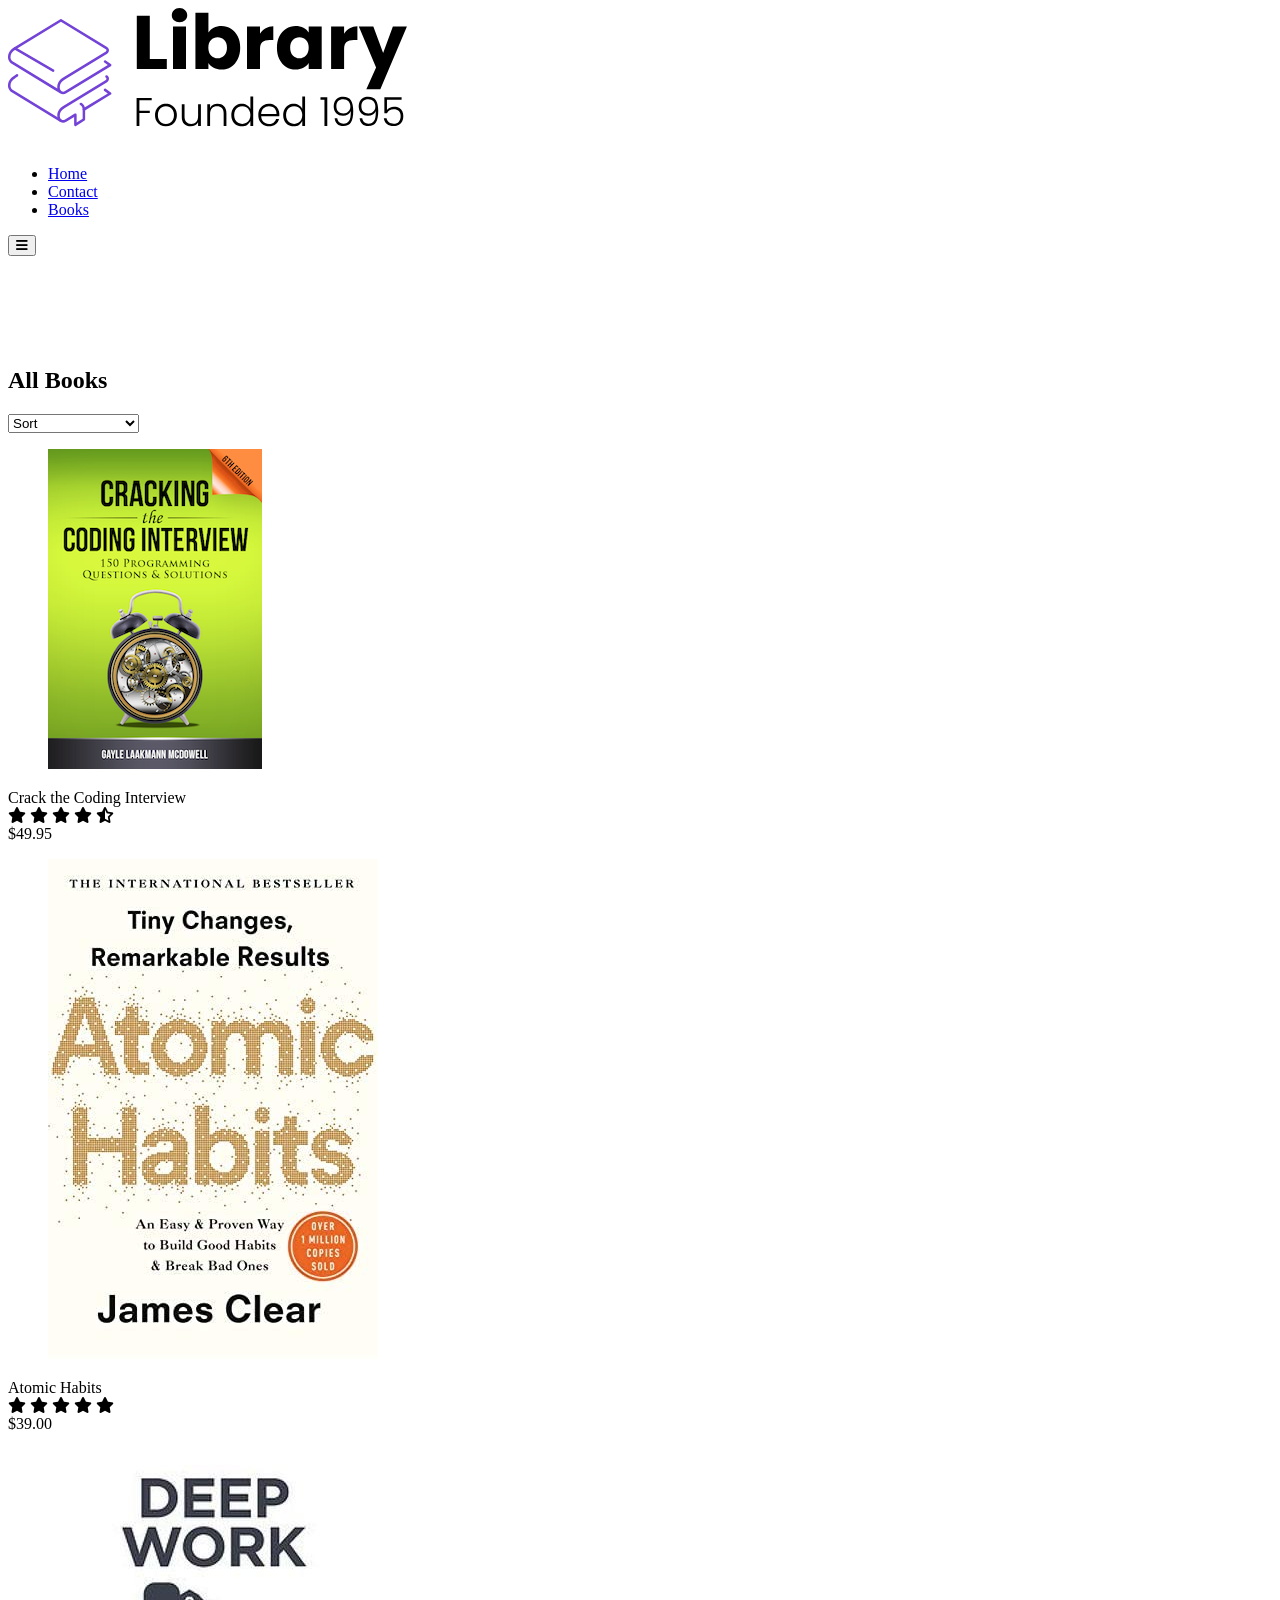
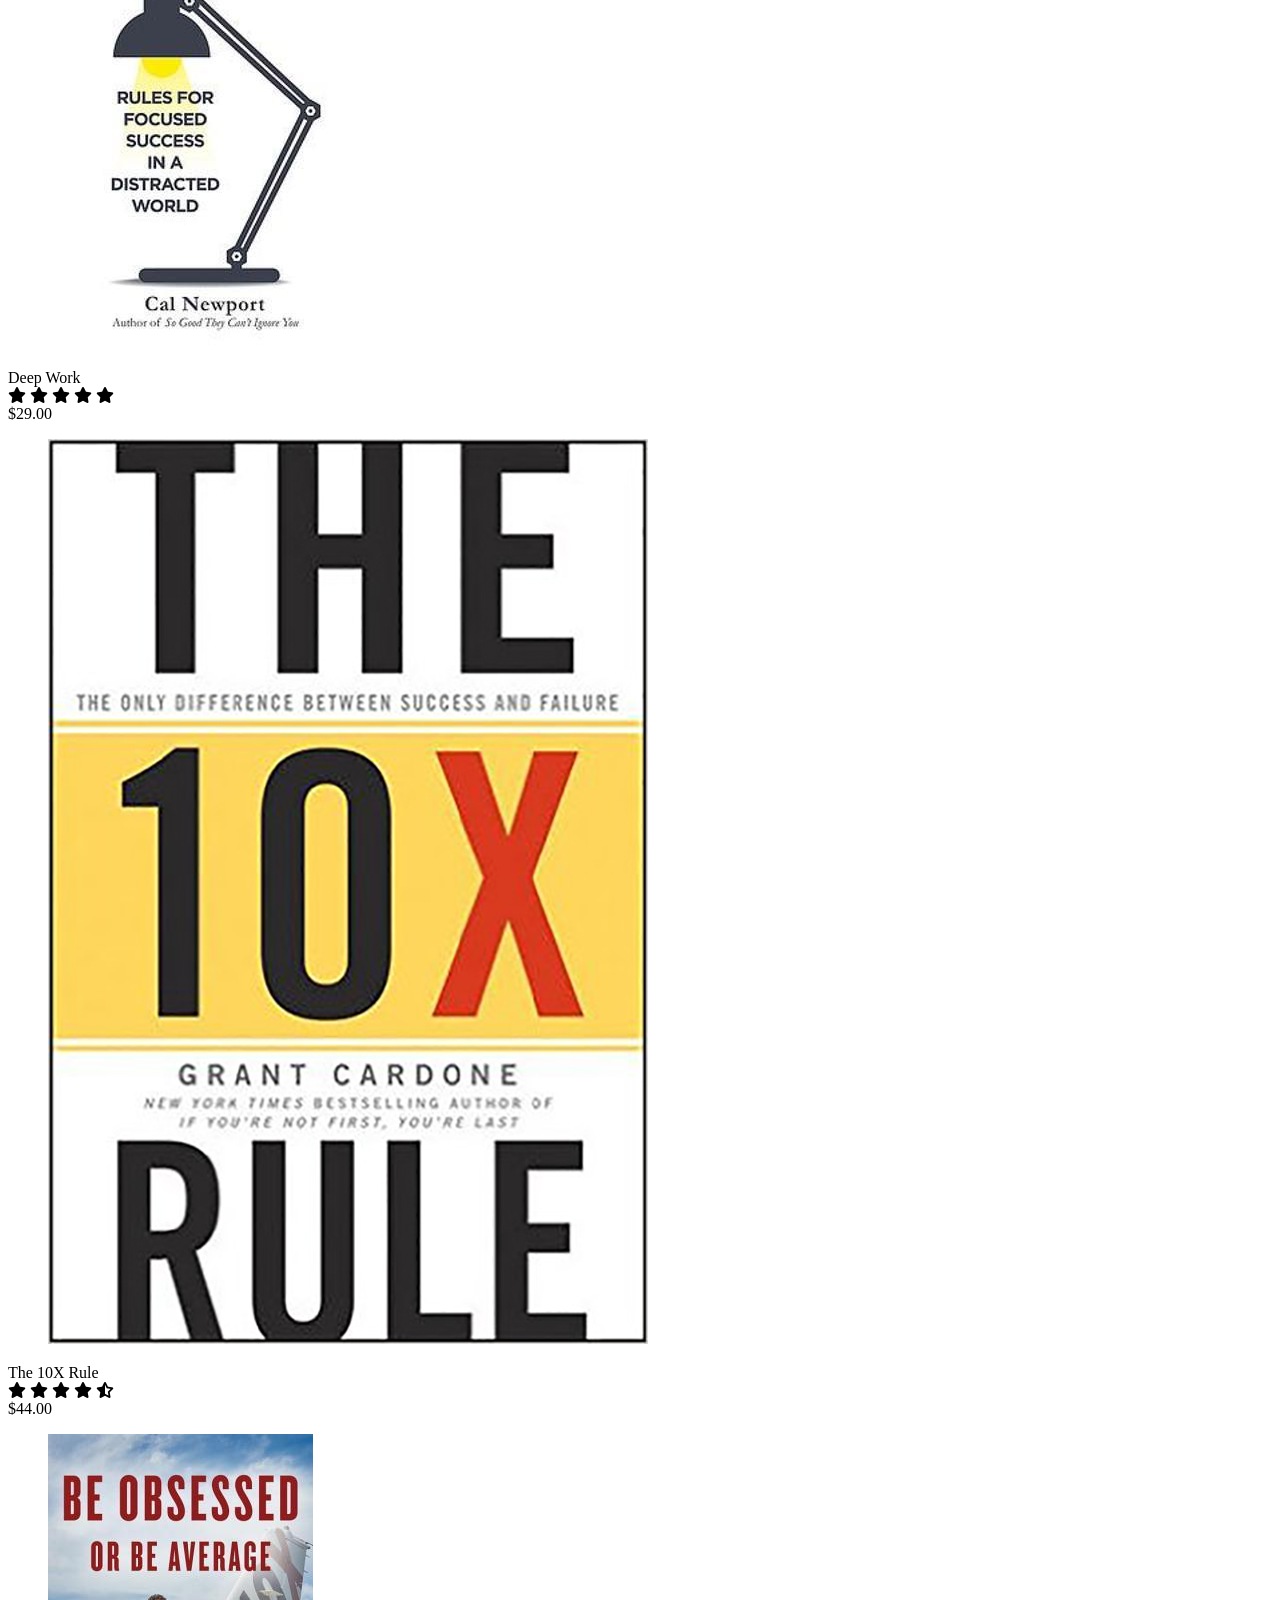
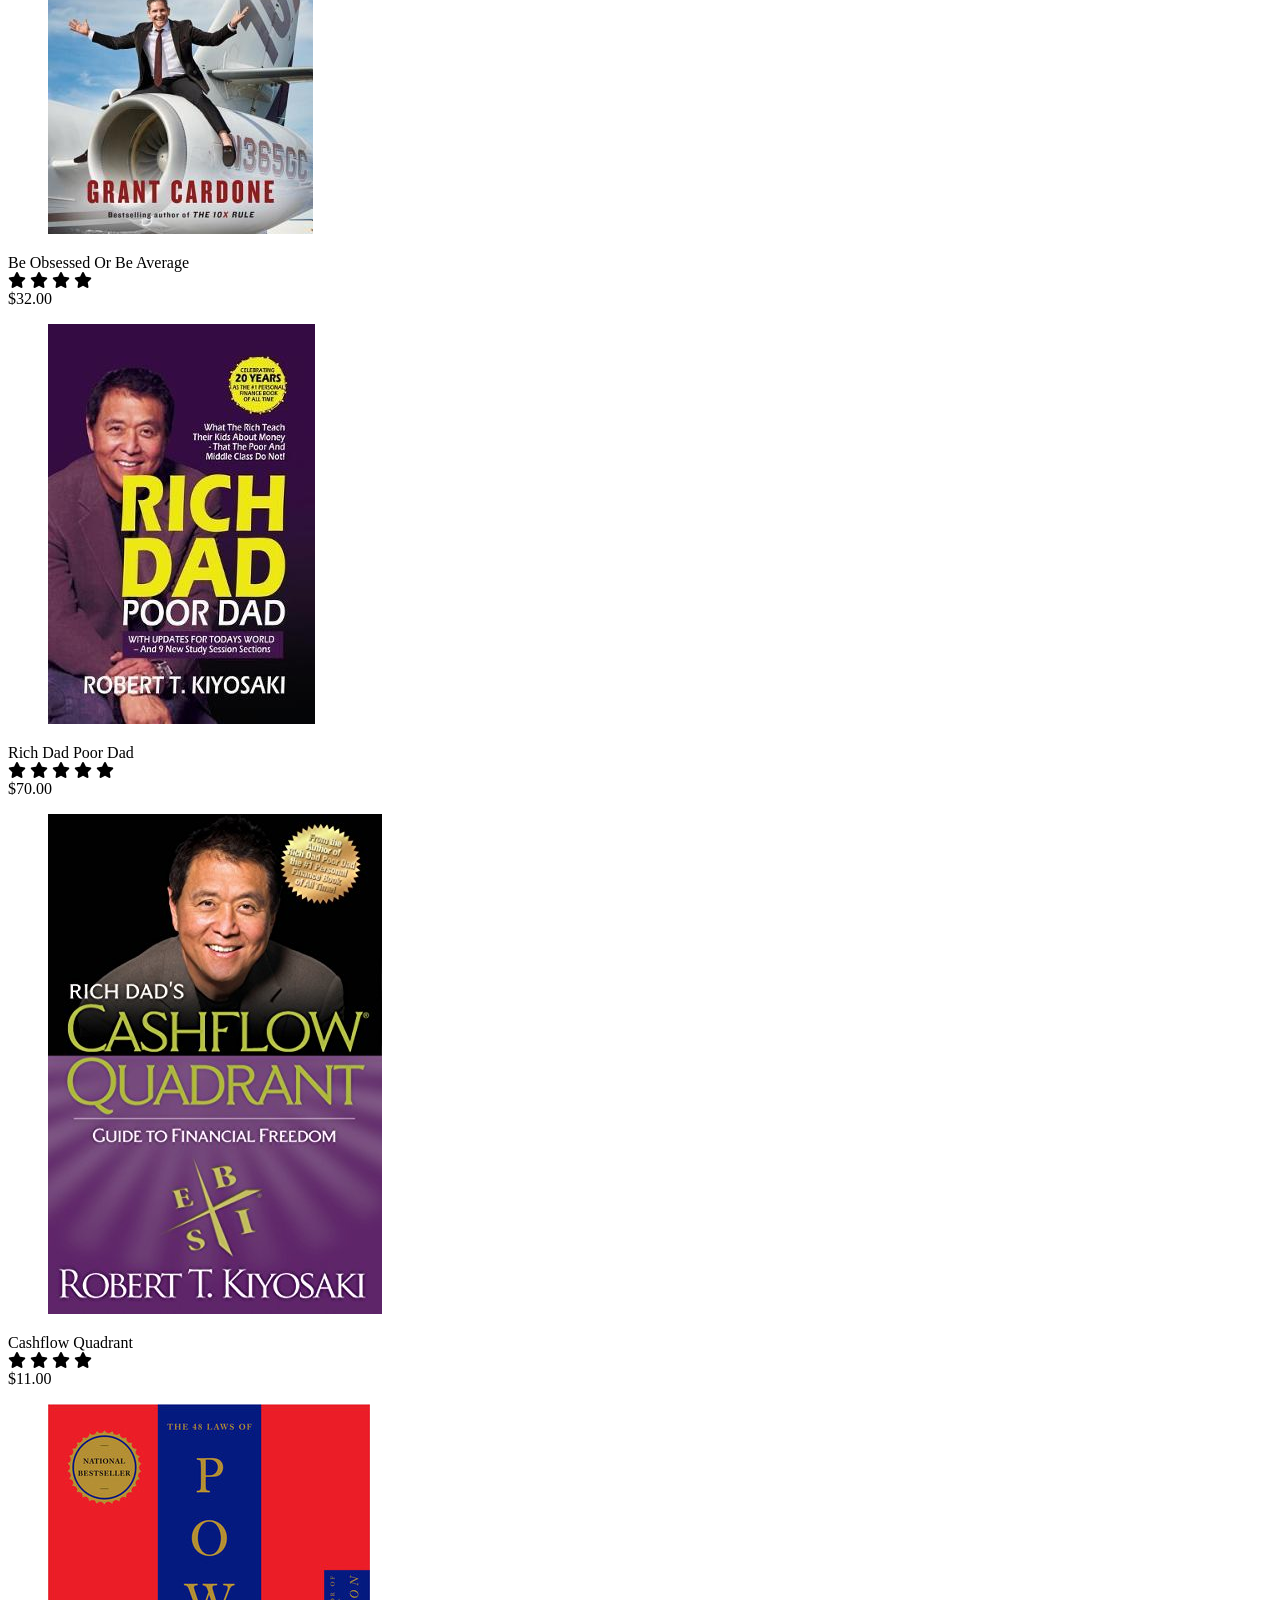
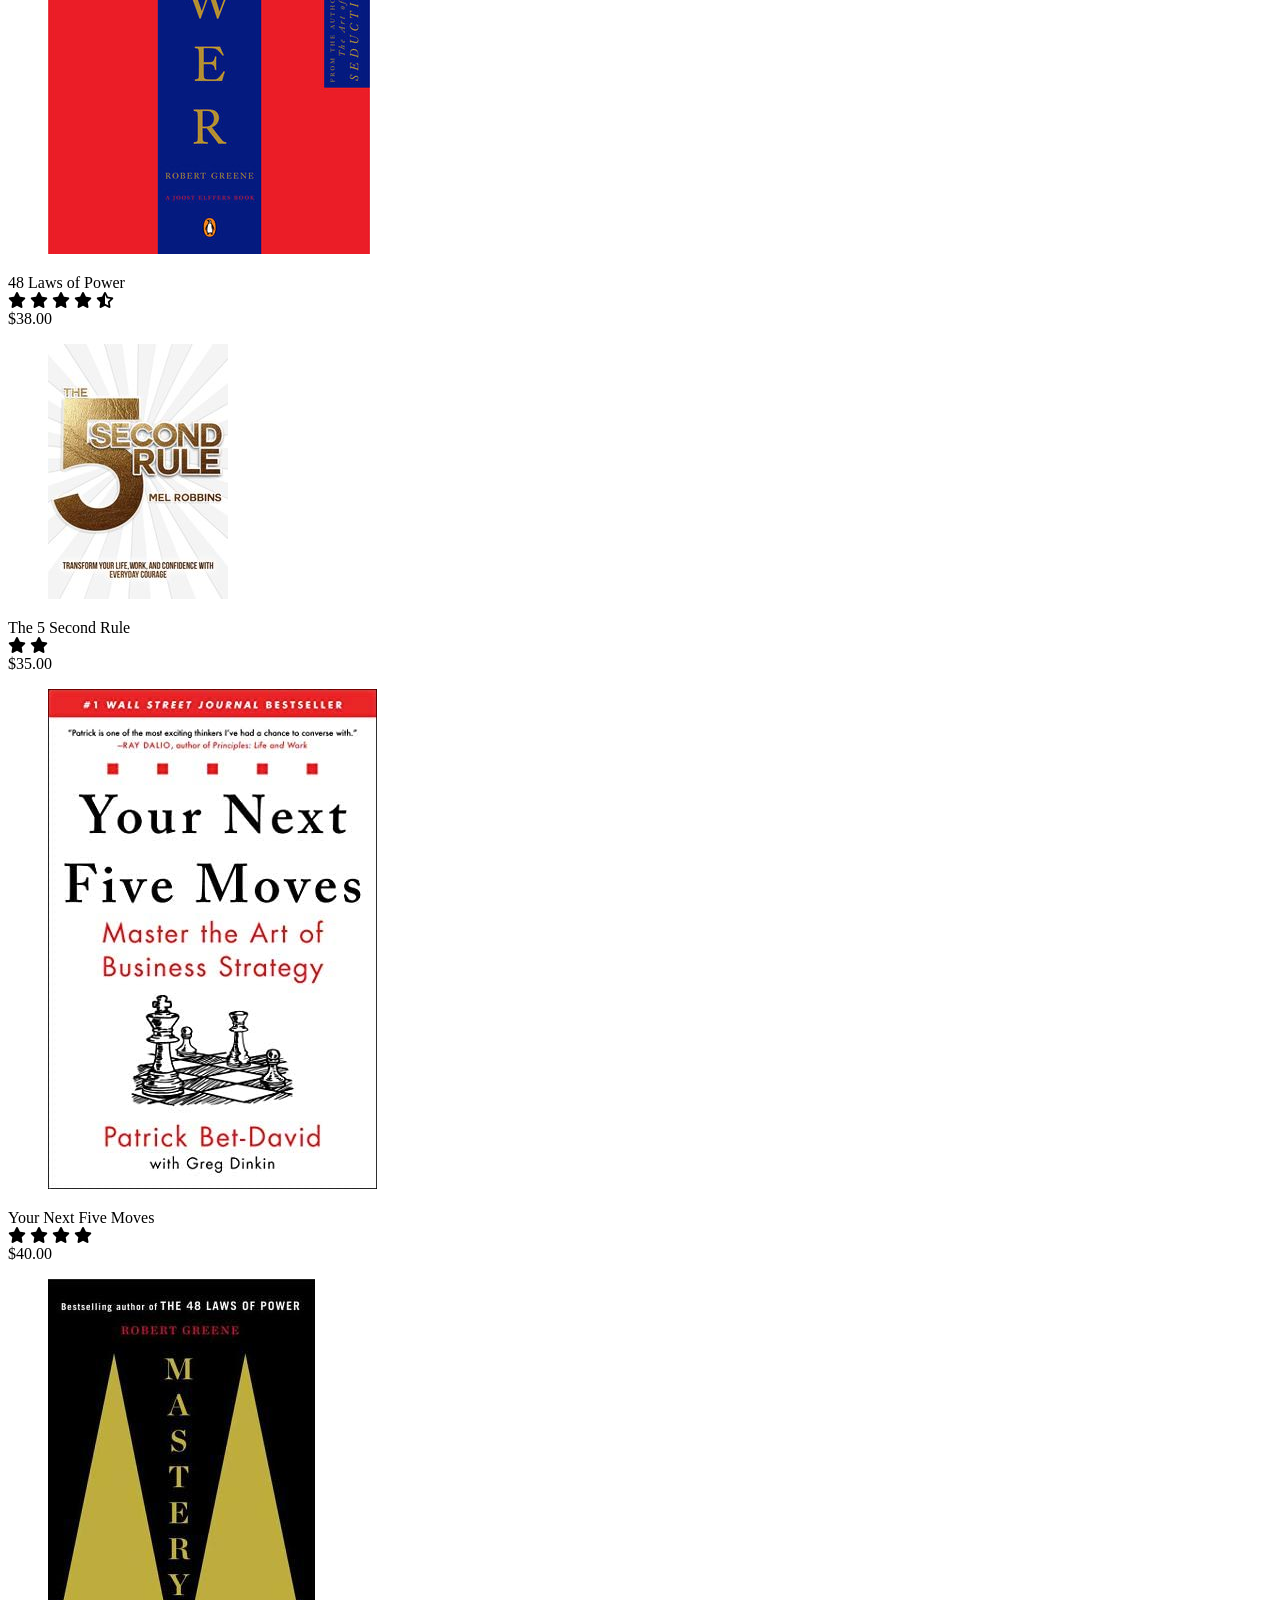
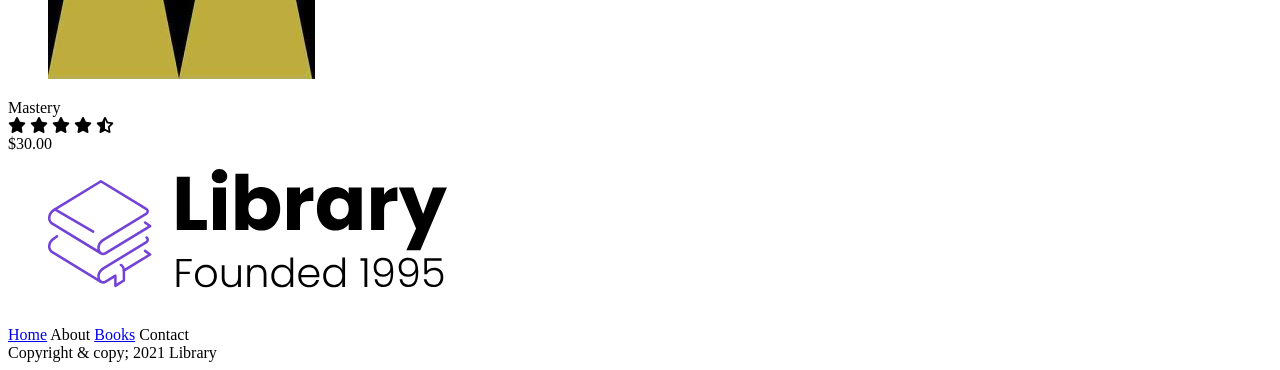
==== books.html @ 6c417c70 "add all code for new project" ====
<!DOCTYPE html>
<html lang="en">

<head>
  <meta charset="UTF-8">
  <meta http-equiv="X-UA-Compatible" content="IE=edge">
  <meta name="viewport" content="width=device-width, initial-scale=1.0">
  <title>Library</title>
  <link rel="stylesheet" href="styles.css">
  <!-- UPDATE: using css version of font awesome so no need for kit -->
  <link rel="stylesheet" href="https://cdnjs.cloudflare.com/ajax/libs/font-awesome/6.4.0/css/all.min.css">
  <script src="index.js" defer></script>
  <script src="books.js" defer></script>
</head>

<body id="books__body">
  <section>
    <nav>
      <div class="nav__container">
        <img class="logo" src="assets/Library.svg" alt="">
        <ul class="nav__links">
          <li><a href="#" class="nav__link">Home</a></li>
          <li><a href="#" class="nav__link">Contact</a></li>
          <li><a href="#" class="nav__link nav__link--primary">Books</a></li>
        </ul>
        <button class="btn__menu" onclick="openMenu()">
          <i class="fas fa-bars"></i>
        </button>
        <div class="menu__backdrop" style="visibility: hidden;">
          <button class="btn__menu btn__menu--close" onclick="closeMenu()">
            <i class="fas fa-times"></i>
          </button>
          <ul class="menu__links">
            <li class="menu__list">
              <a href="#" class="menu__link" onclick="closeMenu()">Home</a>
            </li>
            <li class="menu__list">
              <a href="#features" class="menu__link" onclick="closeMenu()">Books</a>
            </li>
            <li class="menu__list">
              <a class="menu__link no-cursor" onclick="closeMenu()">Contacts</a>
            </li>
          </ul>
        </div>
      </div>
    </nav>
  </section>

  <main id="books__main">
    <section>
      <div class="container">
        <div class="row">
          <div class="books__header">
            <h2 class="section__title books__header--title">
              All <span class="purple">Books</span>
            </h2>
            
            <select id="filter" onchange="filterBooks(event)">
              <option value="" disabled selected>Sort</option>
              <option value="LOW TO HIGH">Price, Low to High</option>
              <option value="HIGH TO LOW">Price, High to Low</option>
              <option value="Ratings">Ratings</option>
            </select>
          </div>
          <div class="books">
        </select>
          </div>
  
  </main>

  <footer>
    <div class="container">
      <div class="row row__column">
        <a href="#">
          <figure class="footer__logo">
            <img src="assets/Library.svg" class="footer__logo--img" alt="">
          </figure>
        </a>
        <div class="footer__list">
          <a href="#" class="footer__link">Home</a>
          <a class="footer__link no-cursor">About</a>
          <a href="#features" class="footer__link">Books</a>
          <a class="footer__link no-cursor">Contact</a>
        </div>
        <div class="footer__copyright">Copyright & copy; 2021 Library</div>
      </div>
    </div>
  </footer>
</body>

</html>
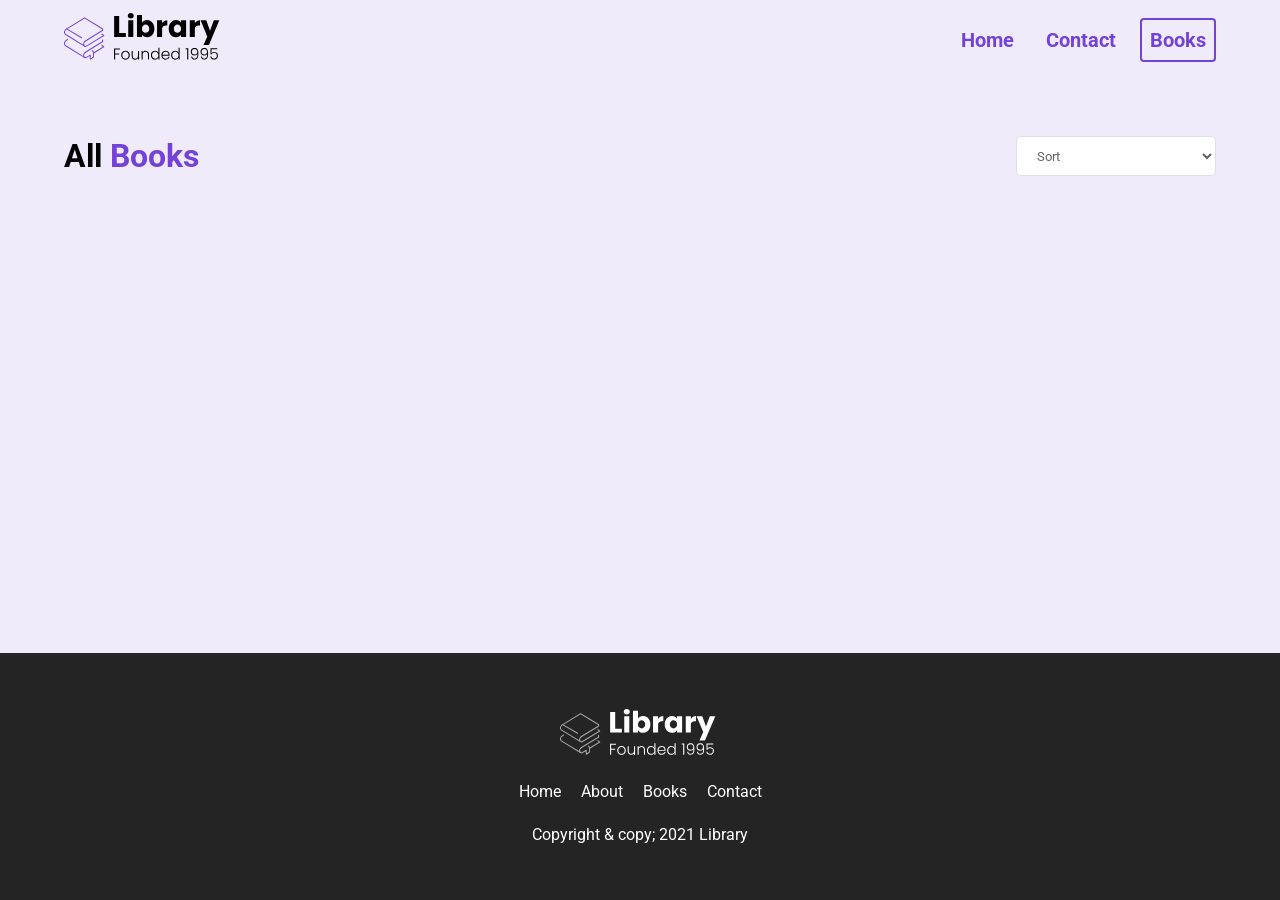
==== commit 83f184ff: "add last code for html" ====
--- a/books.html
+++ b/books.html
@@ -63,6 +63,7 @@
             </select>
           </div>
           <div class="books">
+            <i class="fas fa-spinner books__loading--spinner"></i>
         </select>
           </div>
   
--- a/styles.css
+++ b/styles.css
@@ -0,0 +1,530 @@
+@import url('https://fonts.googleapis.com/css2?family=Roboto:wght@400;500;700&display=swap');
+* {
+  padding: 0;
+  margin: 0;
+  box-sizing: border-box;
+  font-family: 'Roboto', sans-serif;
+}
+
+html {
+  scroll-behavior: smooth;
+}
+
+body {
+  max-width: 100vw;
+  overflow-x: hidden;
+}
+
+nav {
+  height: 80px;
+  display: flex;
+}
+
+img {
+  width: 100%;
+}
+
+p {
+  line-height: 1.5;
+}
+
+a {
+  text-decoration: none;
+}
+
+a:hover {
+  text-decoration: underline;
+}
+
+
+
+ul {
+  display: flex;
+}
+
+li {
+  list-style-type: none;
+}
+
+h1 {
+  font-size: 56px;
+  color: #7342d6;
+  margin-bottom: 24px;
+  text-align: center;
+}
+
+h2 {
+  font-size: 32px;
+  margin-bottom: 32px;
+  text-align: center;
+}
+
+button {
+  cursor: pointer;
+}
+
+button:active {
+  transform: translateY(1px);
+}
+
+.btn {
+  background-color: #7342d6;
+  color: white;
+  padding: 12px 24px;
+  font-size: 20px;
+  border-radius: 4px;
+  border: none;
+}
+
+.purple {
+  color: #7342d6;
+}
+
+.logo {
+  width: 160px;
+}
+
+.nav__container {
+  width: 100%;
+  max-width: 1200px;
+  padding: 0 24px;
+  display: flex;
+  justify-content: space-between;
+  align-items: center;
+  margin: 0 auto;
+}
+
+.nav__link {
+  margin-left: 16px;
+  text-decoration: none;
+  font-size: 20px;
+  color: #7342d6;
+  font-weight: bold;
+  padding: 8px;
+}
+
+.nav__link:hover {
+  text-decoration: underline;
+}
+
+.nav__link--primary {
+  border: 2px solid #7342d6;
+  border-radius: 4px;
+}
+
+.nav__link--primary:hover {
+  text-decoration: none;
+}
+
+.btn__menu {
+  background-color: transparent;
+  font-size: 40px;
+  border: none;
+  color: #7342d6;
+  display: none;
+}
+
+.menu__backdrop {
+  position: absolute;
+  background-color: #242424;
+  top: 0;
+  left: 0;
+  right: 0;
+  bottom: 0;
+  z-index: 99;
+  display: flex;
+  align-items: center;
+  justify-content: center;
+  visibility: hidden;
+  transition: all 300ms ease;
+  opacity: 0;
+  transform: translate(100%);
+}
+
+.menu--open {
+  max-height: 100vh;
+  overflow: hidden;
+}
+
+.menu--open .menu__backdrop {
+  visibility: visible !important;
+  opacity: 1;
+  transform: translate(0);
+}
+
+.menu__links {
+  display: flex;
+  flex-direction: column;
+  align-items: center;
+}
+
+.menu__list {
+  padding: 32px 0;
+}
+
+.menu__link {
+  color: white;
+  font-size: 40px;
+}
+
+.btn__menu--close {
+  position: absolute;
+  top: 10px;
+  right: 20px;
+  padding: 8px;
+  color: white;
+}
+
+
+/* 
+
+LANDING
+
+*/
+
+#landing {
+  background-color: rgba(115, 66, 214, 0.1)
+}
+
+header {
+  height: calc(100vh - 80px);
+}
+
+.header__container {
+  width: 100%;
+  max-width: 720px;
+  margin: 0 auto;
+  height: 100%;
+  display: flex;
+  flex-direction: column;
+  justify-content: space-around;
+}
+
+.header__description {
+  display: flex;
+  flex-direction: column;
+  align-items: center;
+}
+
+.header__img--wrapper {
+  padding: 20px;
+
+  /* Added this after the tutorial to 
+  show it over the wave on larger screens */
+  z-index: 50;
+}
+
+.container {
+  padding: 56px 0;
+}
+
+.row {
+  width: 100%;
+  max-width: 1200px;
+  margin: 0 auto;
+}
+
+.row__column {
+  display: flex;
+  flex-direction: column;
+  align-items: center;
+}
+
+.no-cursor {
+  cursor: not-allowed;
+}
+/* 
+
+HIGHLIGHTS 
+
+*/
+
+#highlights {
+  position: relative;
+  max-width: 100vw;
+}
+
+#highlights:after,
+#highlights:before {
+  background: url('assets/wave.svg');
+  content: "";
+  position: absolute;
+  width: 101vw;
+  height: 12vw;
+  left: 0;
+  z-index: 1;
+  background-size: cover;
+  background-repeat: no-repeat;
+}
+
+#highlights:before {
+  transform: translateY(-100%);
+  top: 1px;
+}
+
+#highlights:after {
+  transform: translateY(100%) rotate(180deg);
+  bottom: 1px;
+}
+
+.highlight__wrapper {
+  display: flex;
+  flex-wrap: wrap;
+}
+
+.highlight {
+  padding: 0 24px;
+  width: calc(100% / 3);
+  display: flex;
+  align-items: center;
+  flex-direction: column;
+}
+
+.highlight__para {
+  text-align: center;
+  max-width: 280px;
+}
+
+.highlight__img {
+  border: 2px solid #7342d65d;
+  color: #7342d6;
+  width: 100px;
+  height: 100px;
+  display: flex;
+  align-items: center;
+  justify-content: center;
+  border-radius: 4px;
+  font-size: 32px;
+  margin-bottom: 24px;
+}
+
+.highlight__subtitle {
+  font-size: 20px;
+  margin-bottom: 16px;
+  text-align: center;
+}
+
+/* 
+
+FEATURES 
+
+*/
+
+#features {
+  padding-top: 8vw;
+  background-color: rgba(115, 66, 214, 0.1);
+}
+
+.books {
+  display: flex;
+  flex-wrap: wrap;
+}
+
+.book {
+  width: 25%;
+  padding: 24px;
+  /* Added after tutorial to push all the books images down */
+  display: flex;
+  flex-direction: column;
+  justify-content: flex-end;
+}
+
+.book__img {
+  max-height: 380px;
+  transition: all 300ms ease;
+  cursor: not-allowed;
+  /* Added after tutorial to maintain image aspect ratio */
+  object-fit: contain;
+  object-position: left;
+}
+
+.book__img--wrapper {
+  margin-bottom: 8px;
+  border-radius: 4px;
+  overflow: hidden;
+  display: flex;
+}
+
+.book:hover .book__img {
+  transform: scale(1.03);
+}
+
+.book__title {
+  font-size: 20px;
+  margin-bottom: 8px;
+}
+
+.book__title:hover {
+  text-decoration: underline;
+  cursor: not-allowed;
+}
+
+.book__ratings {
+  margin-bottom: 8px;
+  color: #fabf2a;
+}
+
+.book__price--normal {
+  text-decoration: line-through;
+  padding-right: 6px;
+  color: #bfbfbf;
+}
+
+/* 
+
+EXPLORE
+
+*/
+
+#explore {
+  background-color: rgba(115, 66, 214, 0.1);
+}
+
+/* 
+
+FOOTER
+
+*/
+
+footer {
+  background-color: #242424;
+}
+
+.footer__logo {
+  display: flex;
+}
+
+.footer__logo--img {
+  width: 160px;
+  filter: grayscale(1) invert(1);
+}
+
+.footer__link,
+.footer__copyright {
+  color: #fff;
+}
+
+.footer__list {
+  margin: 20px 0 24px 0;
+}
+
+.footer__link {
+  padding: 0 8px;
+}
+
+/* 
+**
+
+BOOKS PAGE
+
+**
+*/
+
+#books__body {
+  background-color: rgba(115, 66, 214, 0.1);
+  display: flex;
+  flex-direction: column;
+  min-height: 100vh;
+}
+
+#books__main {
+  flex: 1;
+}
+
+.books__header {
+  display: flex;
+  justify-content: space-between;
+  align-items: center;
+  padding: 0 24px;
+}
+
+.books__header--title {
+  margin-bottom: 0;
+}
+
+select {
+  background-color: #fff;
+  border-radius: 4px;
+  border: 1px solid #dcdfe6;
+  color: #606266;
+  height: 40px;
+  line-height: 40px;
+  outline: none;
+  padding: 0 16px;
+  width: 100%;
+  max-width: 200px;
+}
+
+.books__loading {
+  display: flex;
+  align-items: center;
+  justify-content: center;
+  padding-top: 60px;
+  font-size: 60px;
+  color: #7342d6;
+}
+
+.books__loading--spinner {
+  display: none !important;
+}
+
+.books__loading .books__loading--spinner {
+  display: block !important;
+}
+
+.fa-spinner {
+  animation: rotate 600ms infinite linear;
+}
+
+@keyframes rotate {
+  0% {
+    transform: rotate(0);
+  }
+
+  100% {
+    transform: rotate(360deg);
+  }
+}
+
+/* SMALL PHONES, TABLETS, LARGE SMARTPHONES */
+@media (max-width: 768px) {
+  .header__description {
+    padding: 0 24px;
+  }
+
+  h1 {
+    font-size: 40px;
+  }
+
+  h2 {
+    font-size: 26px;
+  }
+
+  button {
+    font-size: 18px;
+  }
+
+  .book {
+    width: 50%;
+  }
+}
+
+
+/* SMALL PHONES, LARGE SMARTPHONES */
+@media (max-width: 550px) {
+  .btn__menu {
+    display: block;
+  }
+
+  .nav__links {
+    display: none;
+  }
+
+  .highlight {
+    width: 100%;
+  }
+
+  .highlight:not(:last-child) {
+    margin-bottom: 24px;
+  }
+}
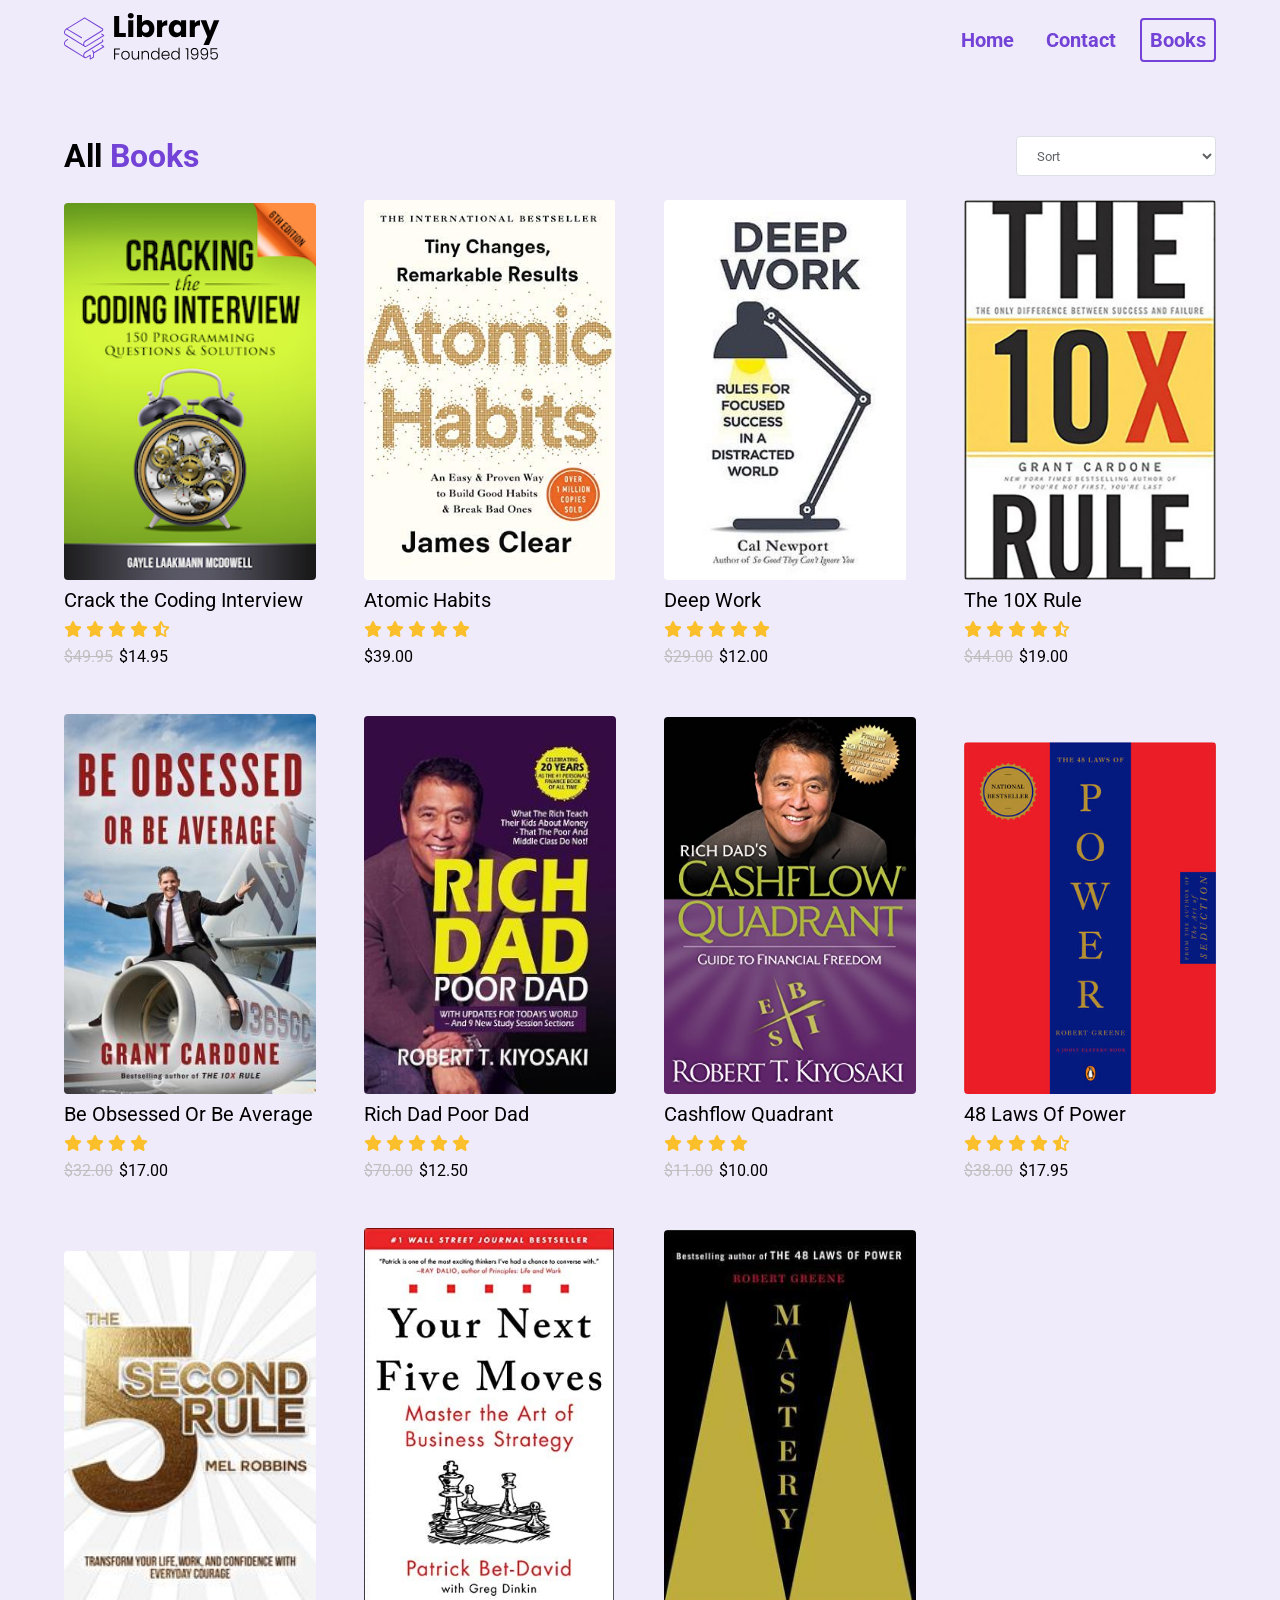
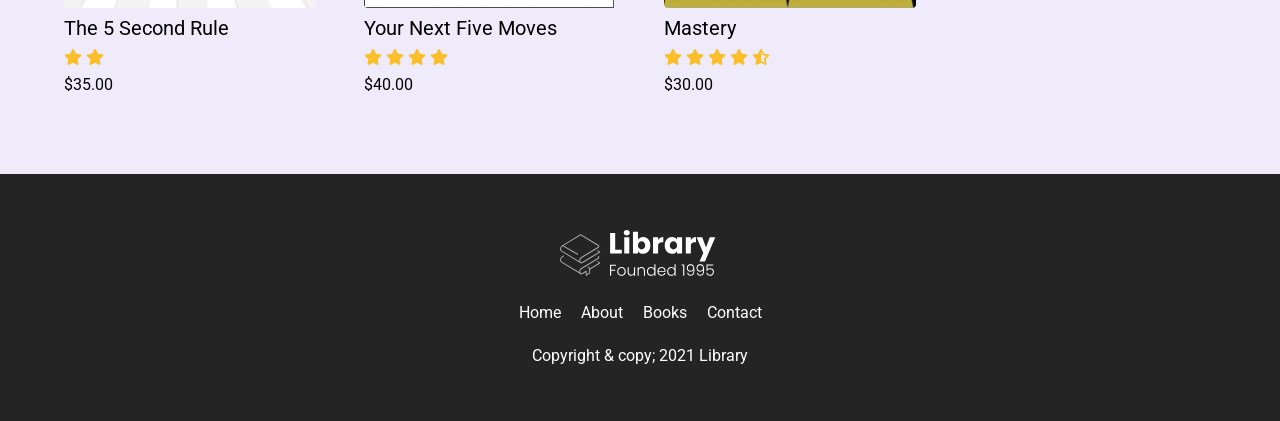
==== commit 72d7aa4d: "add corrected code" ====
--- a/books.html
+++ b/books.html
@@ -64,10 +64,8 @@
           </div>
           <div class="books">
             <i class="fas fa-spinner books__loading--spinner"></i>
-        </select>
-          </div>
-  
-  </main>
+        </div>
+    </main>
 
   <footer>
     <div class="container">
